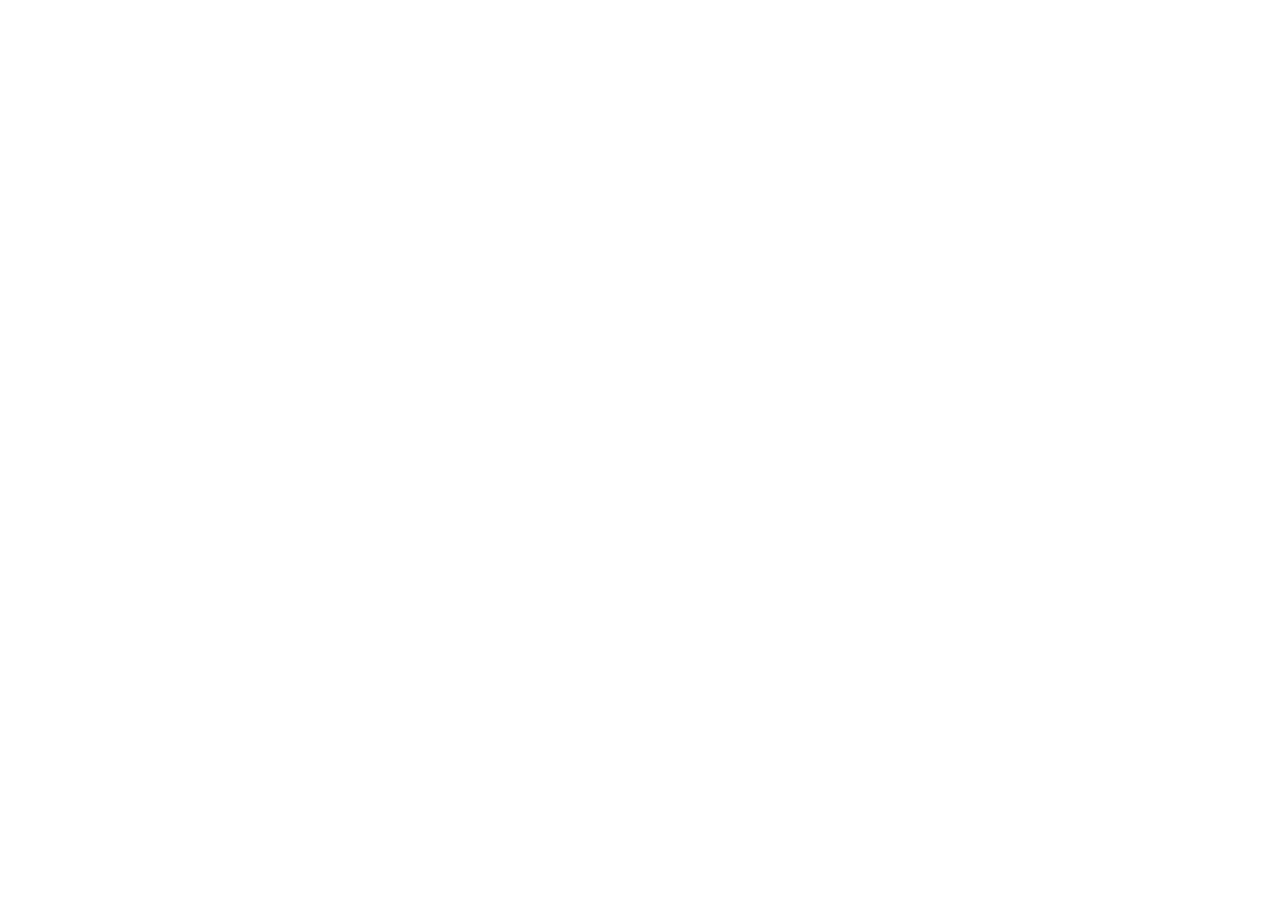
==== index.html @ b960efd2 "init:start lp task" ====
<!DOCTYPE html>
<html lang="en">
<head>
    <meta charset="UTF-8">
    <meta http-equiv="X-UA-Compatible" content="IE=edge">
    <meta name="viewport" content="width=device-width, initial-scale=1.0">
    <title>Coffee-house</title>
</head>
<body>
    
</body>
</html>
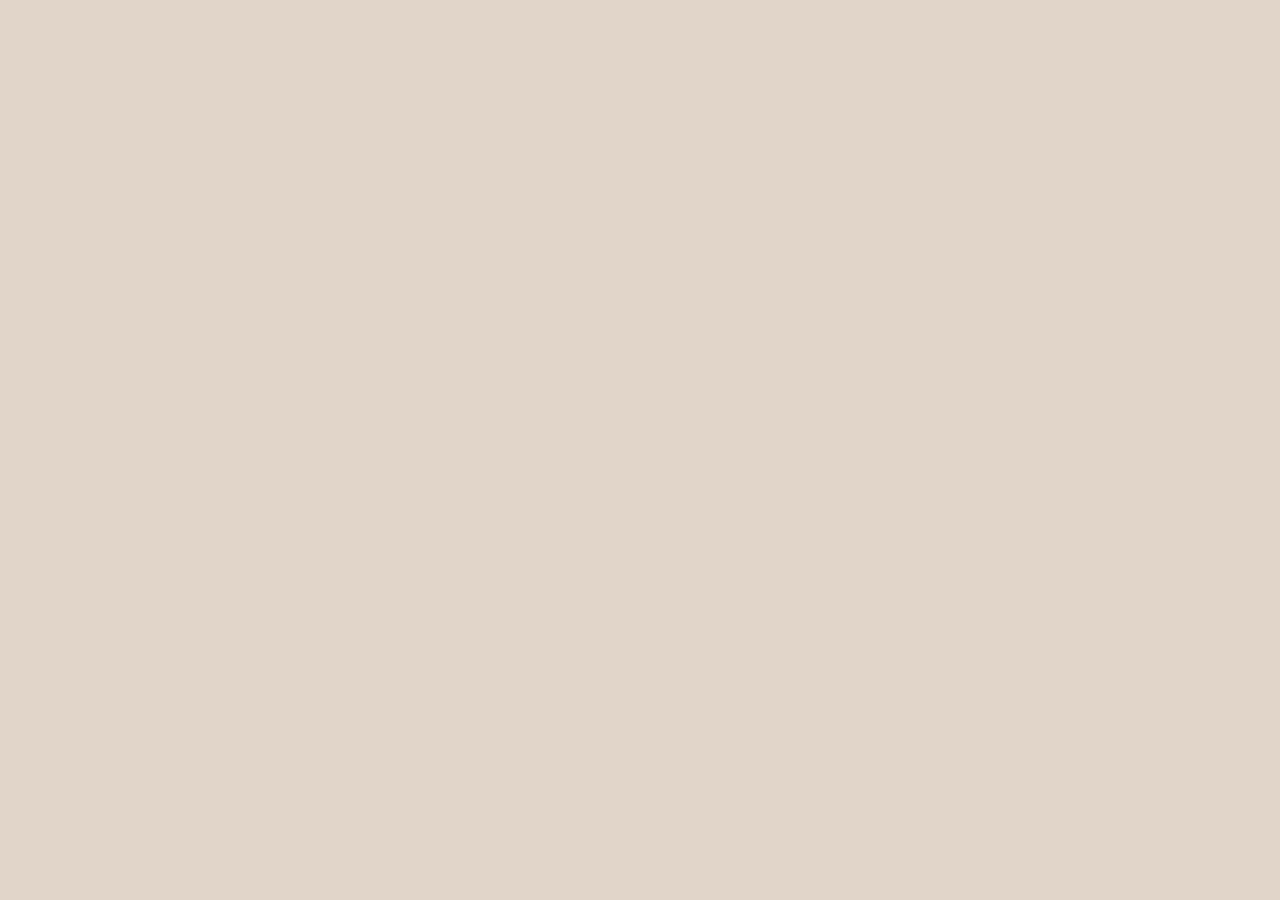
==== commit b5741076: "feat: add style.css and font" ====
--- a/index.html
+++ b/index.html
@@ -5,6 +5,8 @@
     <meta http-equiv="X-UA-Compatible" content="IE=edge">
     <meta name="viewport" content="width=device-width, initial-scale=1.0">
     <title>Coffee-house</title>
+    <link rel="stylesheet" href="./style.css">
+    <link rel="icon" href="./img/svg/favicon.png" type="image/svg+xml">
 </head>
 <body>
     
--- a/style.css
+++ b/style.css
@@ -0,0 +1,27 @@
+/* inter-regular - latin */
+@font-face {
+    font-display: swap; /* Check https://developer.mozilla.org/en-US/docs/Web/CSS/@font-face/font-display for other options. */
+    font-family: 'Inter';
+    font-style: normal;
+    font-weight: 400;
+    src: url('./fonts/inter/inter-v13-latin-regular.woff2') format('woff2'); /* Chrome 36+, Opera 23+, Firefox 39+, Safari 12+, iOS 10+ */
+  }
+  /* inter-600 - latin */
+  @font-face {
+    font-display: swap; /* Check https://developer.mozilla.org/en-US/docs/Web/CSS/@font-face/font-display for other options. */
+    font-family: 'Inter';
+    font-style: normal;
+    font-weight: 600;
+    src: url('./fonts/inter/inter-v13-latin-600.woff2') format('woff2'); /* Chrome 36+, Opera 23+, Firefox 39+, Safari 12+, iOS 10+ */
+  }
+html {
+    scroll-behavior: smooth;
+}
+body {
+    margin: 0;
+    background-color: #E1D4C9;
+}
+.wrapper {
+    max-width: 1440px;
+    margin: 0 auto;
+}
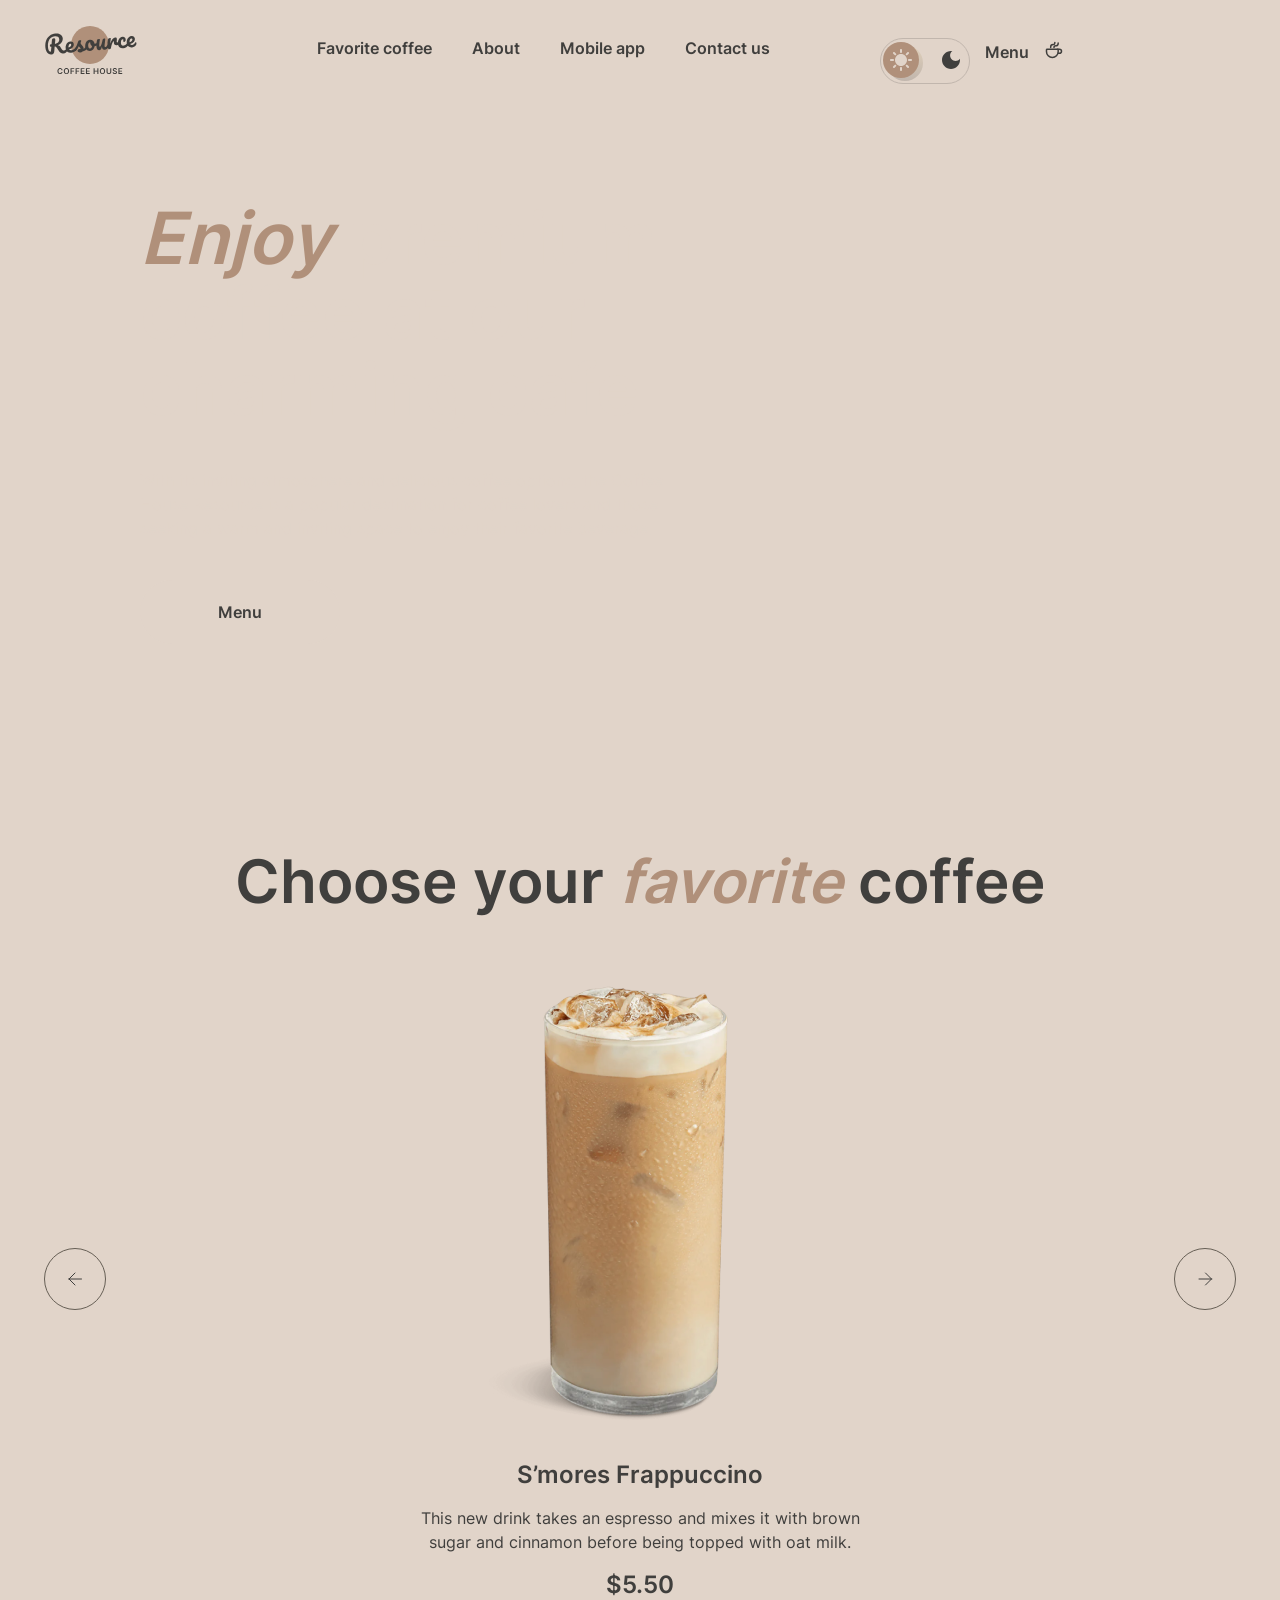
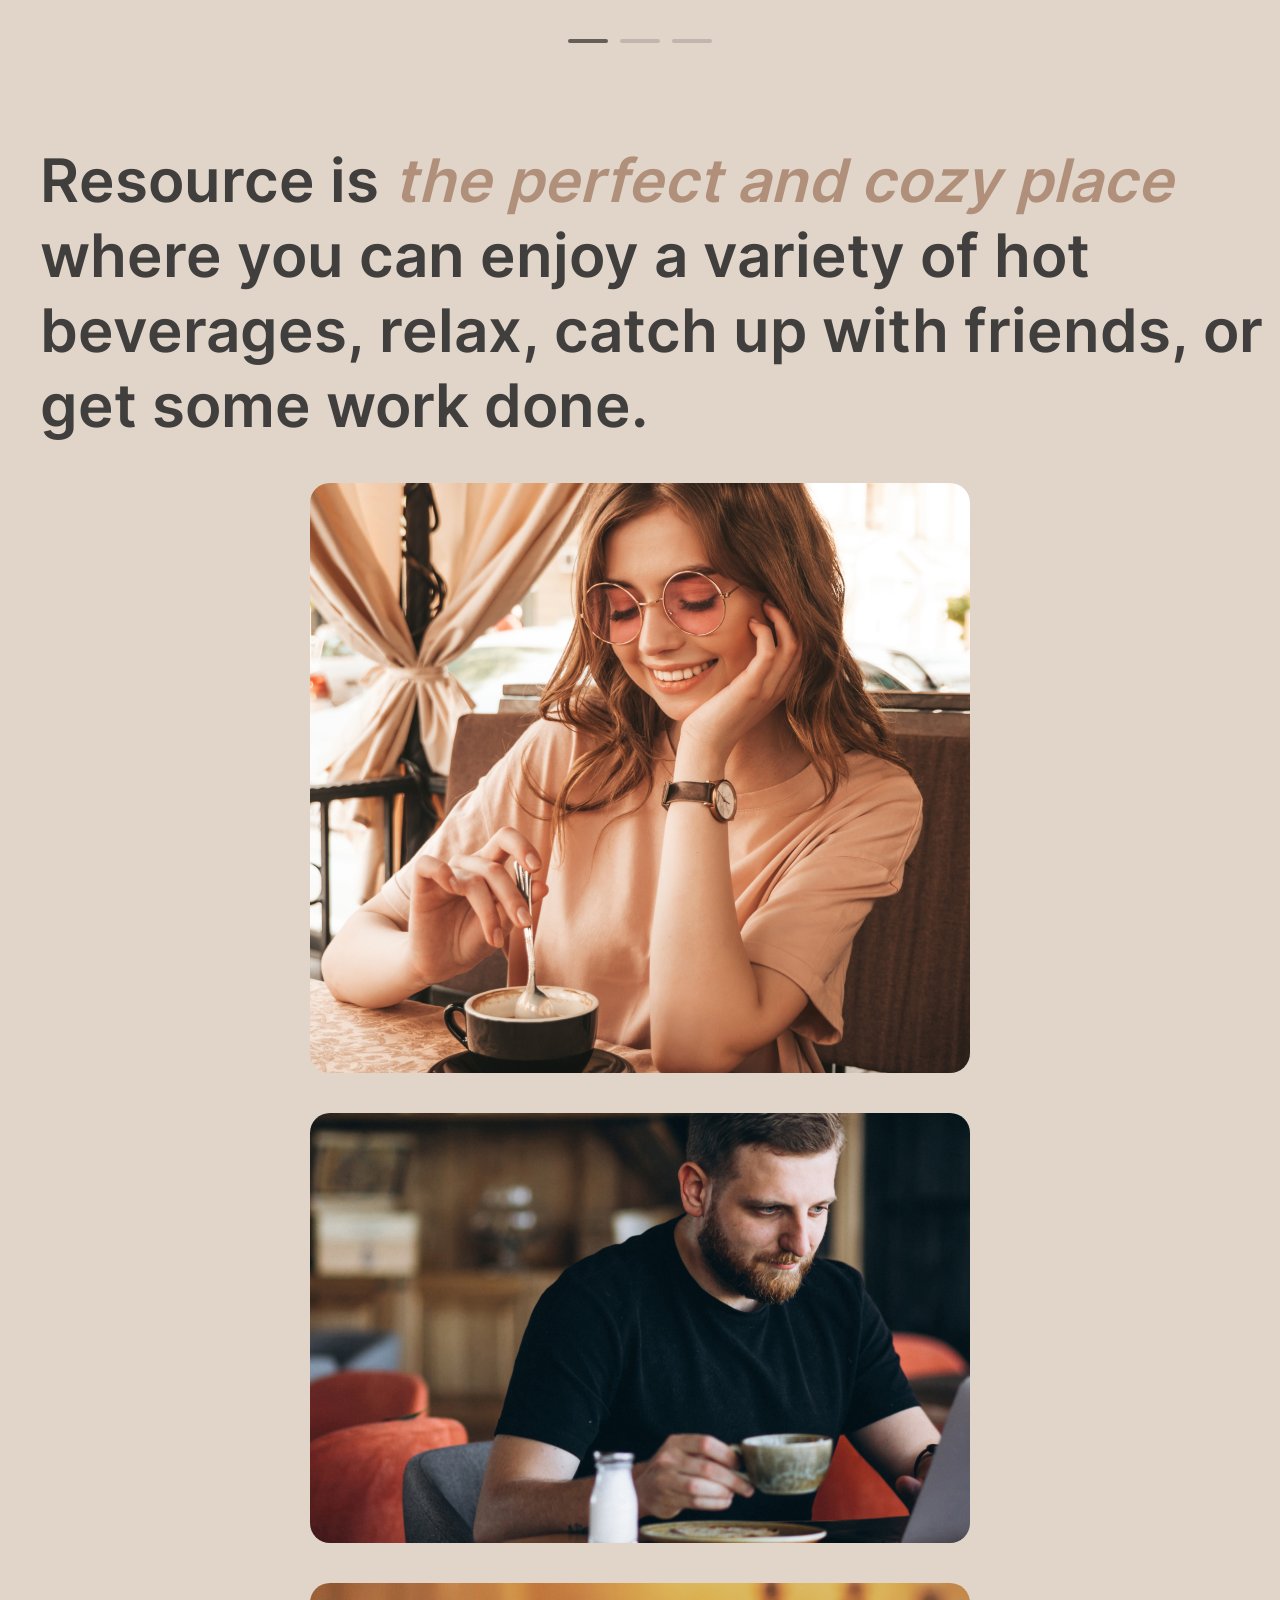
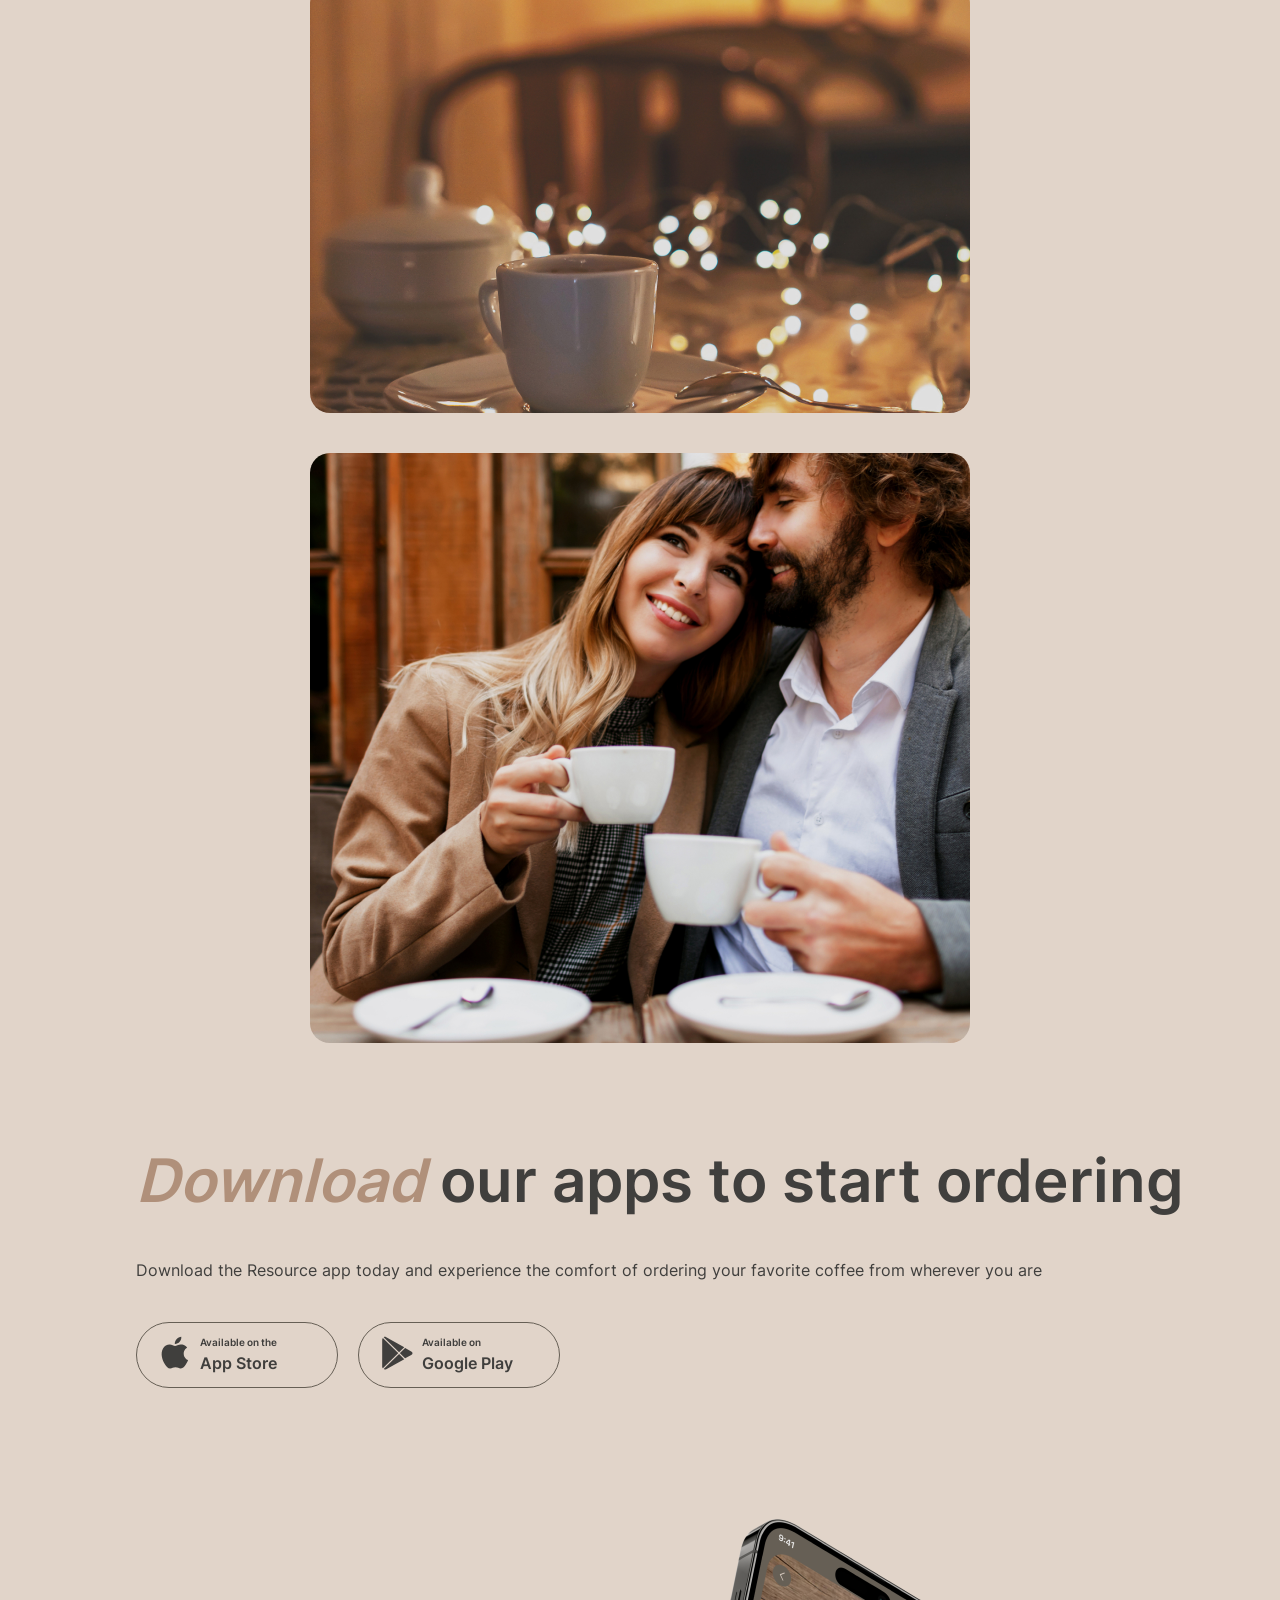
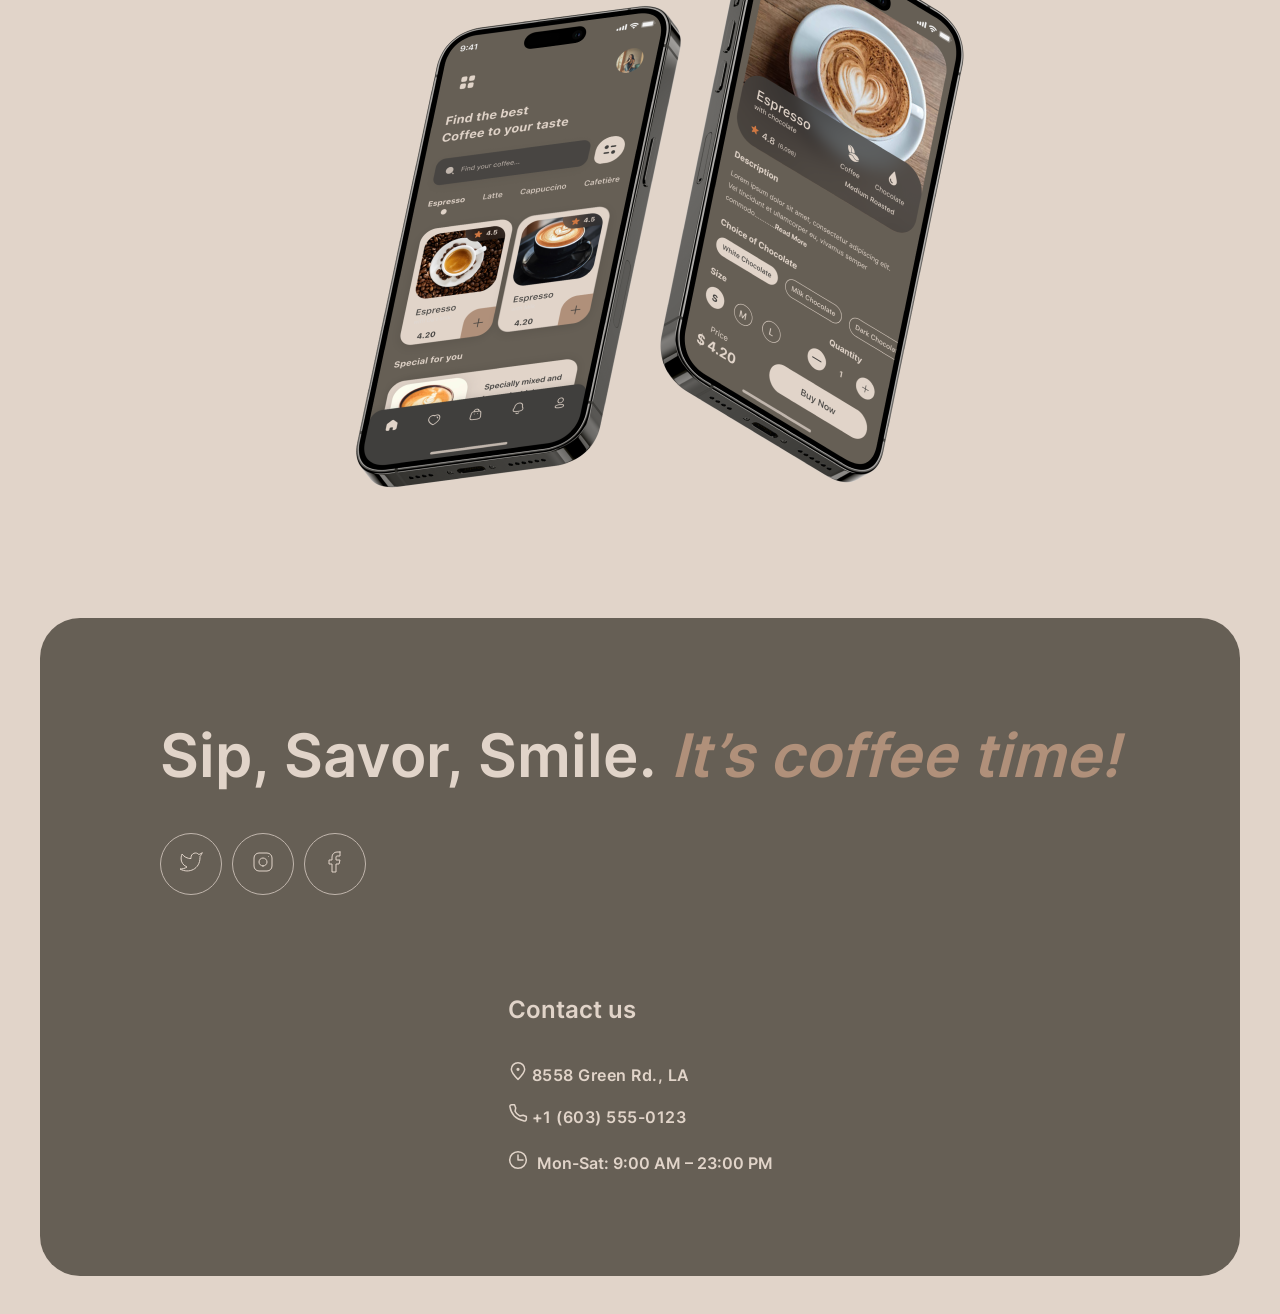
==== commit 14a2feb9: "feat: add section and footer" ====
--- a/index.html
+++ b/index.html
@@ -9,6 +9,227 @@
     <link rel="icon" href="./img/svg/favicon.png" type="image/svg+xml">
 </head>
 <body>
-    
+    <header class="header">
+        <div class="wrapper">
+            <div class="header__wrapper">
+                <div class="header__logo">
+                    <a href="#"><img src="./img/svg/logo.svg" alt="logo"></a>
+                </div>
+                <nav class="header__nav">
+                    <ul class= "header__list">
+                        <li class="header__item">
+                            <a href="#favorite" class="header__link">Favorite coffee</a>
+                        </li>
+                        <li class="header__item">
+                            <a href="#about" class="header__link">About</a>
+                        </li>
+                        <li class="header__item">
+                            <a href="#mobile_app" class="header__link">Mobile app</a>
+                        </li>
+                        <li class="header__item">
+                            <a href="#contactus" class="header__link">Contact us</a>
+                        </li>
+                    </ul>
+                    
+					<div class="burger__nav-close">
+                        <span class="burger__nav-close-line"></span>
+                        <span class="burger__nav-close-line"></span>
+                    </div>
+                    <div class="header__menu">
+                        <div class="switch">
+                            <input type="checkbox" id="darkmode-toggle"/>
+                            <label for="darkmode-toggle">
+                                <svg class="sun" width="36" height="36" viewBox="0 0 36 36" fill="none" xmlns="http://www.w3.org/2000/svg">
+                                    <rect width="36" height="36" rx="18" fill="#B0907A" />
+                                    <path d="M17 10V8C17 7.45 17.45 7 18 7C18.55 7 19 7.45 19 8V10C19 10.55 18.55 11 18 11C17.45 11 17 10.55 17 10ZM24.36 13.05L25.77 11.63C26.16 11.24 26.16 10.61 25.77 10.22C25.38 9.83 24.75 9.83 24.36 10.22L22.95 11.64C22.56 12.03 22.56 12.66 22.95 13.05C23.34 13.44 23.97 13.44 24.36 13.05ZM28 17H26C25.45 17 25 17.45 25 18C25 18.55 25.45 19 26 19H28C28.55 19 29 18.55 29 18C29 17.45 28.55 17 28 17ZM18 25C17.45 25 17 25.45 17 26V28C17 28.55 17.45 29 18 29C18.55 29 19 28.55 19 28V26C19 25.45 18.55 25 18 25ZM11.64 13.05L10.22 11.64C9.83 11.25 9.83 10.61 10.22 10.23C10.61 9.85 11.25 9.84 11.63 10.23L13.04 11.64C13.43 12.03 13.43 12.67 13.04 13.05C12.65 13.43 12.02 13.44 11.64 13.05ZM22.95 22.95C22.56 23.34 22.56 23.98 22.95 24.36L24.36 25.77C24.75 26.16 25.39 26.16 25.77 25.77C26.16 25.38 26.16 24.74 25.77 24.36L24.36 22.95C23.98 22.56 23.34 22.56 22.95 22.95ZM8 19H10C10.55 19 11 18.55 11 18C11 17.45 10.55 17 10 17H8C7.45 17 7 17.45 7 18C7 18.55 7.45 19 8 19ZM11.64 25.78L13.05 24.37C13.44 23.98 13.44 23.34 13.05 22.96C12.66 22.58 12.02 22.57 11.64 22.96L10.23 24.37C9.84 24.76 9.84 25.4 10.23 25.78C10.61 26.17 11.25 26.17 11.64 25.78ZM18 12C14.69 12 12 14.69 12 18C12 21.31 14.69 24 18 24C21.31 24 24 21.31 24 18C24 14.69 21.31 12 18 12Z" fill="#E1D4C9" />
+                                </svg>
+                                <svg class="moon" width="36" height="36" viewBox="0 0 36 36" fill="none" xmlns="http://www.w3.org/2000/svg">
+                                    <path d="M18 9C13.03 9 9 13.03 9 18C9 22.97 13.03 27 18 27C22.97 27 27 22.97 27 18C27 17.54 26.96 17.08 26.9 16.64C25.92 18.01 24.32 18.9 22.5 18.9C19.52 18.9 17.1 16.48 17.1 13.5C17.1 11.69 17.99 10.08 19.36 9.1C18.92 9.04 18.46 9 18 9Z" fill="#403F3D" />
+                                  </svg>
+                            </label>
+                        </div>
+                        <a href="./menu/index.html" class="header__menu-link">Menu</a>
+                        <a href="./menu/index.html">
+                            <svg width="20" height="20" viewBox="0 0 20 20" fill="none" xmlns="http://www.w3.org/2000/svg">
+                        <path d="M14.1666 9.76667V11.6667C14.1666 14.8883 11.555 17.5 8.33329 17.5C5.11163 17.5 2.49996 14.8883 2.49996 11.6667V9.76667C2.49996 9.4353 2.76859 9.16667 3.09996 9.16667H13.5666C13.898 9.16667 14.1666 9.4353 14.1666 9.76667Z" stroke="#403F3D" stroke-width="1.5" stroke-linecap="round" stroke-linejoin="round"/>
+                        <path d="M9.99996 7.49996C9.99996 6.66663 10.5952 5.83329 11.7857 5.83329V5.83329C13.1006 5.83329 14.1666 4.7673 14.1666 3.45234V2.91663" stroke="#403F3D" stroke-width="1.5" stroke-linecap="round" stroke-linejoin="round"/>
+                        <path d="M6.66671 7.5V7.08333C6.66671 5.70262 7.786 4.58333 9.16671 4.58333V4.58333C10.0872 4.58333 10.8334 3.83714 10.8334 2.91667V2.5" stroke="#403F3D" stroke-width="1.5" stroke-linecap="round" stroke-linejoin="round"/>
+                        <path d="M13.3334 9.16663H15.4167C16.5673 9.16663 17.5 10.0994 17.5 11.25C17.5 12.4006 16.5673 13.3333 15.4167 13.3333H14.1667" stroke="#403F3D" stroke-width="1.5" stroke-linecap="round" stroke-linejoin="round"/>
+                            </svg>
+                        </a>
+                    </div>
+                </nav>
+			    <div class="burger">
+                    <a href="#" class="header__burger">
+                        <span class="burger__line burger__line_first"></span>
+                        <span class="burger__line burger__line_second"></span>
+                    </a>
+                </div>
+            </div>
+        </div>
+    </header>
+    <main class="main">
+        <section class="enjoy">
+            <div class="wrapper">
+                <div class="main__enjoy">
+                    <video autoplay muted loop id="enjoyVideo">
+                        <source src="./video/video_background.mp4" type="video/mp4">
+                    </video>
+                    <h1 class="enjoy__title"><span>Enjoy</span> premium coffee at our charming cafe</h1>
+                    <p class="enjoy__description">With its inviting atmosphere and delicious coffee options, the Coffee House Resource is a popular destination for coffee lovers and those seeking a warm and inviting space to enjoy their favorite beverage.</p>
+                    <div class="enjoy__button">
+                        <form action="./menu/index.html">
+                            <button class="menu__button">Menu<img src="./img/svg/coffee-cup.svg" alt="coffee-cup" class="menu__button-img"></button>
+                        </form>
+                    </div>
+                </div>
+            </div>
+        </section>
+        <section class="favorite" id="favorite">
+            <div class="wrapper">
+                <div class="main__favorite">
+                    <h2 class="favorite__title">Choose your <span>favorite</span> coffee</h2>
+                    <div class="favorite__slider">
+                        <div class="arrow__prev">
+                            <svg width="24" height="24" viewBox="0 0 24 24" fill="none" xmlns="http://www.w3.org/2000/svg">
+                                <path d="M18.5 12H6M6 12L12 6M6 12L12 18" stroke="#403F3D" stroke-linecap="round" stroke-linejoin="round"/>
+                            </svg> 
+                        </div>
+                        <div class="slider__card">
+                            <div class="card__content">
+                                <div class="slider__img">
+                                    <img src="./img/coffee-slider-1.png" alt="coffee">
+                                </div>
+                                <h3 class="slider__title">S’mores Frappuccino</h3>
+                                <p class="slider__description">This new drink takes an espresso and mixes it with brown sugar and cinnamon before being topped with oat milk.</p>
+                                <p class="slider__price">$5.50</p>
+                            </div>
+                        </div>
+                        <div class="arrow__next">
+                            <svg width="24" height="24" viewBox="0 0 24 24" fill="none" xmlns="http://www.w3.org/2000/svg">
+                                <path d="M6 12H18.5M18.5 12L12.5 6M18.5 12L12.5 18" stroke="#403F3D" stroke-linecap="round" stroke-linejoin="round"/>
+                            </svg> 
+                        </div>                        
+                    </div>
+                    <div class="favorite__control">
+                        <span class="favorite__line active__line"></span>
+                        <span class="favorite__line"></span>
+                        <span class="favorite__line"></span>
+                    </div>
+                </div>
+            </div>
+        </section>
+        <section class="about" id="about">
+            <div class="wrapper">
+                <div class="main__about">
+                    <h2 class="about__title">Resource is <span>the perfect and cozy place</span> where you can enjoy a variety of hot beverages, relax, catch up with friends, or get some work done.</h2>
+                </div>
+                <div class="about__gallery">
+                    <div class="about__card-first">
+                        <img class="about__img" src="./img/about-1.png" alt="about img">
+                    </div>
+                    <div class="about__card-second">
+                        <img class="about__img" src="./img/about-3.png" alt="about img">
+                    </div>
+                    <div class="about__card-third">
+                        <img class="about__img" src="./img/about-2.png" alt="about img">
+                    </div>
+                    <div class="about__card-fourth">
+                        <img class="about__img" src="./img/about-4.png" alt="about img">
+                    </div>
+                </div>
+            </div>
+        </section>
+        <section class="mobileapp" id="mobile_app">
+            <div class="wrapper">
+                <div class="main__mobileapp">
+                    <div class="mobileapp__container">
+                        <h3 class="mobileapp__title"><span>Download</span> our apps to start ordering</h3>
+                        <p class="mobileapp__subtitle">Download the Resource app today and experience the comfort of ordering your favorite coffee from wherever you are</p>
+                        <div class="mobileapp__buttons">
+                            <a href="#" class="app__download">
+                                <div class="button__content">
+                                    <svg width="36" height="36" viewBox="0 0 36 36" fill="none" xmlns="http://www.w3.org/2000/svg">
+                                        <path d="M26.7073 18.6307C26.6704 14.6324 30.065 12.6872 30.2203 12.5966C28.2977 9.86366 25.3178 9.49026 24.2707 9.46048C21.7679 9.20369 19.3403 10.9206 18.0654 10.9206C16.765 10.9206 14.8017 9.48529 12.6858 9.52747C9.96293 9.56841 7.41566 11.1055 6.0186 13.4923C3.13542 18.359 5.28572 25.5108 8.04802 29.4446C9.42981 31.3712 11.0444 33.5223 13.1578 33.4466C15.2254 33.3635 15.9978 32.1614 18.4929 32.1614C20.9651 32.1614 21.6903 33.4466 23.8457 33.3983C26.0647 33.3635 27.4618 31.463 28.7952 29.519C30.392 27.3108 31.0333 25.1362 31.0588 25.0245C31.0066 25.0071 26.7493 23.4229 26.7073 18.6307Z" fill="#403F3D"/>
+                                        <path d="M22.6357 6.87268C23.7477 5.51675 24.5086 3.67205 24.2974 1.80005C22.6879 1.86952 20.675 2.88554 19.5159 4.21169C18.4903 5.38029 17.5742 7.29571 17.8109 9.097C19.6189 9.2285 21.4753 8.20752 22.6357 6.87268Z" fill="#403F3D"/>
+                                    </svg> 
+                                    <div class="button__description">
+                                        <p class="button__title">Available on the</p>
+                                        <p class="button__subtitle">App Store</p>
+                                    </div>
+                                </div>
+                            </a>
+                            <a href="#" class="app__download">
+                                <div class="button__content">
+                                    <svg width="36" height="36" viewBox="0 0 36 36" fill="none" xmlns="http://www.w3.org/2000/svg">
+                                        <path d="M3.7558 3.20297C3.39335 3.57289 3.18359 4.14884 3.18359 4.89471V31.4994C3.18359 32.2453 3.39335 32.8212 3.7558 33.1911L3.84525 33.2723L19.1359 18.37V18.0181L3.84525 3.11575L3.7558 3.20297Z" fill="#403F3D"/>
+                                        <path d="M26.0776 23.34L20.9863 18.37V18.0181L26.0837 13.0482L26.1979 13.1128L32.2345 16.4617C33.9573 17.4121 33.9573 18.976 32.2345 19.9324L26.1979 23.2753L26.0776 23.34Z" fill="#403F3D"/>
+                                        <path d="M25.2733 24.2007L20.0617 19.1195L4.68164 34.1166C5.25384 34.7031 6.18695 34.7737 7.24807 34.1873L25.2733 24.2007Z" fill="#403F3D"/>
+                                        <path d="M25.2733 12.1876L7.24807 2.20103C6.18695 1.62058 5.25384 1.69125 4.68164 2.27772L20.0617 17.2688L25.2733 12.1876Z" fill="#403F3D"/>
+                                    </svg> 
+                                    <div class="button__description">
+                                        <p class="button__title">Available on</p>
+                                        <p class="button__subtitle">Google Play</p>
+                                    </div>
+                                </div>
+                            </a>
+                        </div>
+                    </div>
+                    <div class="mobileapp__img">
+                        <img src="./img/mobile-screens.png" alt="mobile app">
+                    </div>
+                </div>
+            </div>
+        </section>
+    </main>
+    <footer class="footer" id="contactus">
+        <div class="wrapper">
+            <div class="footer__content">
+                <div class="footer__social">
+                    <h2 class="social__title">Sip, Savor, Smile.<span> It’s coffee time!</span></h2>
+                    <ul class="footer__social-media">
+                        <li class="social-icon">
+                            <a href="https://twitter.com/">
+                                <svg width="24" height="24" viewBox="0 0 24 24" fill="none" xmlns="http://www.w3.org/2000/svg">
+                                    <path d="M23 3.01006C23 3.01006 20.9821 4.20217 19.86 4.54006C19.2577 3.84757 18.4573 3.35675 17.567 3.13398C16.6767 2.91122 15.7395 2.96725 14.8821 3.29451C14.0247 3.62177 13.2884 4.20446 12.773 4.96377C12.2575 5.72309 11.9877 6.62239 12 7.54006V8.54006C10.2426 8.58562 8.50127 8.19587 6.93101 7.4055C5.36074 6.61513 4.01032 5.44869 3 4.01006C3 4.01006 -1 13.0101 8 17.0101C5.94053 18.408 3.48716 19.109 1 19.0101C10 24.0101 21 19.0101 21 7.51006C20.9991 7.23151 20.9723 6.95365 20.92 6.68006C21.9406 5.67355 23 3.01006 23 3.01006Z" stroke="#E1D4C9" stroke-linecap="round" stroke-linejoin="round"/>
+                                </svg> 
+                            </a>
+                        </li>
+                        <li class="social-icon">
+                            <a href="https://www.instagram.com/">
+                                <svg width="24" height="24" viewBox="0 0 24 24" fill="none" xmlns="http://www.w3.org/2000/svg">
+                                    <path d="M12 16C14.2091 16 16 14.2091 16 12C16 9.79086 14.2091 8 12 8C9.79086 8 8 9.79086 8 12C8 14.2091 9.79086 16 12 16Z" stroke="#E1D4C9" stroke-linecap="round" stroke-linejoin="round"/>
+                                    <path d="M3 16V8C3 5.23858 5.23858 3 8 3H16C18.7614 3 21 5.23858 21 8V16C21 18.7614 18.7614 21 16 21H8C5.23858 21 3 18.7614 3 16Z" stroke="#E1D4C9"/>
+                                    <path d="M17.5 6.51L17.51 6.49889" stroke="#E1D4C9" stroke-linecap="round" stroke-linejoin="round"/>
+                                </svg> 
+                            </a>
+                        </li>
+                        <li class="social-icon">
+                            <a href="https://www.facebook.com/">
+                                <svg width="24" height="24" viewBox="0 0 24 24" fill="none" xmlns="http://www.w3.org/2000/svg">
+                                    <path d="M17 2H14C12.6739 2 11.4021 2.52678 10.4645 3.46447C9.52678 4.40215 9 5.67392 9 7V10H6V14H9V22H13V14H16L17 10H13V7C13 6.73478 13.1054 6.48043 13.2929 6.29289C13.4804 6.10536 13.7348 6 14 6H17V2Z" stroke="#E1D4C9" stroke-linecap="round" stroke-linejoin="round"/>
+                                </svg> 
+                            </a>
+                        </li>
+                    </ul>
+                </div>
+                <div class="footer__contacts">
+                    <h3 class="footer__contacts-title">Contact us</h3>
+                    <div class="footer__locations-sity">
+                        <a href="https://goo.gl/maps/YhHCfKtdRC7KVRdu6" target="_blank"><img src="./img/svg/pin-alt.svg" alt="marker"></a>
+                        <a href="https://goo.gl/maps/YhHCfKtdRC7KVRdu6" target="_blank">8558 Green Rd., LA</a>
+                    </div>
+                    <div class="footer__phone">
+                        <a href="tel:+136745677554"><img src="./img/svg/phone.svg" alt="phone"></a>
+                        <a href="tel:+136745677554">+1 (603) 555-0123</a>  
+                    </div>
+                    <div class="footer__clock">
+                        <a href=""><img src="./img/svg/clock.svg" alt="clock"></a>
+                        <p class="footer__clock-info">Mon-Sat: 9:00 AM – 23:00 PM</p>
+                    </div> 
+                </div>
+            </div>
+        </div>
+    </footer>
 </body>
 </html>
--- a/style.css
+++ b/style.css
@@ -24,4 +24,1046 @@
 .wrapper {
     max-width: 1440px;
     margin: 0 auto;
+}
+/* header styles start */
+
+.header__wrapper {
+    display: flex;
+    justify-content: space-between;
+    max-width: 1360px;
+    align-items: center;
+    align-self: stretch;
+    padding-left: 40px;
+    padding-top: 20px;
+}
+.header__nav {
+    width: 100%;
+    display: flex;
+    justify-content: flex-end;
+    align-items: center;
+    gap: 29%;
+}
+.burger__nav-close {
+    display: none;
+}
+.switch label {
+    border: 1px solid #C1B6AD;
+    border-radius: 100px;
+    padding: 0px;
+    width: 88px;
+    height: 44px;
+    cursor: pointer;
+    position: relative;
+    display: block;
+}
+.switch label:after {
+    content: "";
+    width:36px;
+    height: 36px;
+    position: absolute;
+    top:6px;
+    left:6px;
+    background: linear-gradient(180deg,#e0d0ba,#C1B6AD);
+    border-radius: 40px;
+    
+}
+  .switch input {
+    width: 0;
+    height: 0;
+    visibility: hidden;
+}
+  input:checked + label {
+    background: #665f55;
+}
+  input:checked + label:after {
+    left:90px;
+    transform: translateX(-100%);
+    background: linear-gradient(180deg,#b0907a,#b0907a);
+}
+  label, label:after {
+    transition: 0.3s
+}
+label svg {
+    position: absolute;
+    width: 40px;
+    top:3px;
+    z-index: 100;
+  }
+  label svg.sun {
+    
+    fill:#fff;
+    transition: 0.3s;
+  }
+  label svg.moon {
+    left:50px;
+    fill:#7e7e7e;
+    transition: 0.3s;
+  }
+  input:checked + label svg.sun {
+    fill:#7e7e7e;
+  }
+  input:checked + label svg.moon {
+    fill:#fff;
+  }
+.header__list {
+    display: flex;
+    justify-content: center;
+    align-items: center;
+    gap: 40px;
+    margin-bottom: 24px;
+    padding-left: 0px;
+}
+.header__link::after {
+    content: "";
+    position: absolute;
+    display: block;
+    width: 0;
+    height: 2px;
+    margin-top: 3px;
+    left: 50%;
+    background-color: #403F3D;
+    transform: translateX(-50%);
+    transition: all 0.7s ease;
+    opacity: 0;
+}
+.header__link {
+    font-family: Inter;
+    font-size: 16px;
+    font-style: normal;
+    font-weight: 600;
+    line-height: 150%; 
+    text-decoration: none;
+    color: #403F3D;
+    position: relative;
+}
+ul {
+    list-style: none;
+}
+.header__menu {
+    display: flex;
+    height: 44px;
+    width: 184px;
+    justify-content: space-between;
+    align-items: center;
+    position: relative;
+    cursor: pointer;
+}
+.header__menu::after {
+    content: "";
+    position: absolute;
+    display: block;
+    width: 0;
+    height: 2px;
+    margin-top: 27px;
+    left: 50%;
+    background-color: #403F3D;
+    transform: translateX(-50%);
+    transition: all 0.7s ease;
+    opacity: 0;
+}
+.header__menu-link {
+    font-family: Inter;
+    font-size: 16px;
+    font-style: normal;
+    font-weight: 600;
+    line-height: 150%;
+    color: #403F3D;
+    text-decoration: none;
+}
+.header__burger {
+    display: none;
+    width: 42px;
+    height: 42px;
+    position: relative;
+  }
+  .burger__line {
+    display: block;
+    width: 16px;
+    border: 1px solid #403F3D;
+    position: absolute;
+  }
+  .burger__line_first {
+    top: 38%;
+  }
+  .burger__line_second {
+    top: 57%;
+    /*transform: translateY(-33%);*/
+  }
+
+
+
+/* header styles end */
+
+
+/* enjoy section styles start */
+
+.main__enjoy {
+    position: relative;
+    display: flex;
+    flex-direction: column;
+    border-radius: 40px;
+    background-size: cover;
+    background-position: center;
+    background-repeat: no-repeat;
+    padding: 40px 40px 0 100px;
+    margin: 16px 40px 0;
+    height: 604px;
+    overflow: hidden;   
+}
+#enjoyVideo {
+    width: 100%;
+    height: 100%;
+    position: absolute;
+    top: 0;
+    left: 0;
+    z-index: -1;
+    object-fit: cover;
+}
+span {
+    font-family: Inter;
+    font-size: 72px;
+    font-style: italic;
+    font-weight: 600;
+    line-height: 105%;
+    color: #B0907A;
+}
+.enjoy__title {
+    font-family: Inter;
+    font-size: 72px;
+    font-style: normal;
+    font-weight: 600;
+    line-height: 105%;
+    color: #E1D4C9;
+    width: 530px;
+    margin-bottom: 25px;
+}
+.enjoy__description {
+    font-family: Inter;
+    font-size: 16px;
+    font-style: normal;
+    font-weight: 400;
+    line-height: 150%;
+    color: #E1D4C9;
+    width: 530px;
+}
+.enjoy__button {
+    margin-top: 24px;
+}
+.menu__button {
+    display: flex;
+    width: 200px;
+    padding: 20px 78px;
+    justify-content: center;
+    align-items: center;
+    gap: 8px;
+    border: none;
+    border-radius: 100px;
+    color: #403F3D;
+    background: #E1D4C9;
+    font-family: Inter;
+    font-size: 16px;
+    font-style: normal;
+    font-weight: 600;
+    line-height: 150%;
+    cursor: pointer;
+}
+.menu__button-img {
+    display: none;
+    opacity: 0;
+}
+/*.enjoy__button::after {
+    content: "";
+    opacity: 0;
+    position: absolute;
+    top: 50%;
+    left: 100%;
+    transform: translateY(-50%);
+    width: 20px;
+    height: 20px;
+    background: url("../coffee-house/img/svg/coffee-cup.svg") no-repeat;
+    transition: 0.5s;
+  }
+  .menu__button:hover .enjoy__button {
+    opacity: 1;
+    left: 125%;
+    transform: translateX(-25%);
+    position: relative;
+    transition: 0.5s;
+  }*/
+/* enjoy section styles end */
+
+/* favorite section styles start */
+
+.main__favorite {
+    display: flex;
+    padding: 0px 44px;
+    flex-direction: column;
+    align-items: center;
+    align-self: stretch; 
+    margin-top: 50px;
+}
+.favorite__title {
+    font-family: Inter;
+    font-size: 60px;
+    font-style: normal;
+    font-weight: 600;
+    line-height: 125%;
+    color: #403F3D;
+    margin-bottom: 40px;
+}
+.favorite__title span {
+    font-size: 60px; 
+}
+.favorite__slider {
+    display: flex;
+    justify-content: space-between;
+    align-items: center;
+    gap: 40px;
+    align-self: stretch;
+    margin-bottom: 15px;
+}
+.arrow__prev,
+.arrow__next {
+    display: flex;
+    width: 60px;
+    height: 60px;
+    justify-content: center;
+    align-items: center;
+    border-radius: 100px;
+    border: 1px solid var(--border-light, #665F55);
+    cursor: pointer;
+    margin-bottom: 24px;
+}
+.card__content {
+    display: flex;
+    width: 480px;
+    max-width: 1162px;
+    flex-direction: column;
+    align-items: center;
+}
+.slider__title {
+    font-family: Inter;
+    font-size: 24px;
+    font-style: normal;
+    font-weight: 600;
+    line-height: 125%;
+    color: #403F3D;
+    margin-top: 17px;
+    margin-bottom: 0px;
+}
+.slider__description {
+    font-family: Inter;
+    font-size: 16px;
+    font-style: normal;
+    font-weight: 400;
+    line-height: 150%;
+    color: #403F3D;
+    text-align: center; 
+}
+.slider__price {
+    font-family: Inter;
+    font-size: 24px;
+    font-style: normal;
+    font-weight: 600;
+    line-height: 125%;
+    color: #403F3D;
+    text-align: center;
+    margin-top: 0px;
+}
+.favorite__control {
+    display: flex;
+    justify-content: space-between;
+    width: 144px;
+}
+.favorite__line {
+    width: 40px;
+    height: 4px;
+    border-radius: 100px;
+    background: #C1B6AD;
+}
+.active__line {
+    background: #665F55;
+}
+/* favorite section styles end */
+
+/* about section styles start */
+
+.about__title {
+    font-family: Inter;
+    font-size: 60px;
+    font-style: normal;
+    font-weight: 600;
+    line-height: 125%;
+    color: #403F3D;
+    margin-top: 100px;
+    margin-left: 40px;
+    margin-bottom: 40px;
+}
+.about__title span {
+    font-size: 60px;
+    font-style: italic; 
+    color: #B0907A;
+}
+.about__gallery {
+    display: flex;
+    flex-wrap: wrap;
+    gap: 40px;
+    margin-left: 40px;
+    margin-right: 40px;
+}
+.about__card-first {
+    width: 660px;
+    height: 590px;
+    display: inline-block;
+    overflow: hidden;
+    border-radius: 20px;
+}
+.about__img {
+    width: 100%;
+    height: 100%;
+    
+    object-fit: cover;
+    transition: 0.5s;
+    transform: scale(1.1);
+}
+.about__card-second {
+    width: 660px;
+    height: 430px;
+    display: inline-block;
+    overflow: hidden;
+    border-radius: 20px;
+}
+.about__card-third {
+    width: 660px;
+    height: 430px;
+    display: inline-block;
+    overflow: hidden;
+    border-radius: 20px;
+}
+.about__card-fourth {
+    width: 660px;
+    height: 590px;
+    display: inline-block;
+    position: absolute;
+    margin-left: 700px;
+    margin-top: 470px;
+    overflow: hidden;
+    border-radius: 20px;
+}
+
+/* about section styles end */
+
+/* mobile app section styles start */
+
+.main__mobileapp {
+    display: flex;
+    max-width: 1360px;
+    justify-content: center;
+    align-items: center;
+    gap: 100px;
+    margin-left: 40px;
+    margin-top: 100px;
+}
+.mobileapp__container {
+    display: flex;
+    flex-direction: column;
+    align-items: flex-start;
+    gap: 40px;
+}
+.mobileapp__title {
+    font-family: Inter;
+    font-size: 60px;
+    font-style: normal;
+    font-weight: 600;
+    line-height: 125%;
+    color: #403F3D;
+    margin: 0;
+}
+.mobileapp__title span {
+    font-style: italic;
+    font-size: 60px;
+}
+.mobileapp__subtitle {
+    font-family: Inter;
+    font-size: 16px;
+    font-style: normal;
+    font-weight: 400;
+    line-height: 150%;
+    color: #403F3D;
+    margin: 0;
+}
+.mobileapp__buttons {
+    display: flex;
+    align-items: flex-start;
+    gap: 20px;
+}
+.app__download {
+    display: flex;
+    width: 160px;
+    padding: 12px 20px;
+    align-items: center;
+    gap: 8px;
+    border-radius: 100px;
+    border: 1px solid var(--border-dark, #665F55);
+    text-decoration: none;
+}
+.button__content {
+    display: flex;
+    gap: 7px;
+}
+.button__description {
+    display: flex;
+    flex-direction: column;
+    align-items: flex-start;
+    gap: 2px;
+    margin: 0;
+}
+.button__title {
+    font-family: Inter;
+    font-size: 10px;
+    font-style: normal;
+    font-weight: 600;
+    line-height: 140%;
+    color: #403F3D;
+    text-align: center;
+    margin: 0;
+}
+.button__subtitle {
+    font-family: Inter;
+    font-size: 16px;
+    font-style: normal;
+    font-weight: 600;
+    line-height: 150%;
+    color: #403F3D;
+    margin: 0;
+}
+
+/* mobile app section styles end */
+
+/* contact us section styles start */
+
+.footer__content {
+    display: flex;
+    max-width: 1360px;
+    padding: 100px;
+    justify-content: center;
+    align-items: center;
+    gap: 100px;
+    align-self: stretch;
+    border-radius: 40px;
+    background: #665F55;
+    margin: 96px 40px 38px;
+}
+.footer__social {
+    display: flex;
+    flex-direction: column;
+    justify-content: center;
+    align-items: flex-start;
+    gap: 40px;
+    flex: 1 0 0;
+}
+.social__title {
+    font-family: Inter;
+    font-size: 60px;
+    font-style: normal;
+    font-weight: 600;
+    line-height: 125%;
+    color: #E1D4C9;
+    margin: 0;
+}
+.social__title span {
+    font-style: italic;
+    color: #B0907A;
+    font-size: 60px; 
+}
+.footer__social-media {
+    display: flex;
+    align-items: center;
+    gap: 10px; 
+    margin: 0;
+    padding-left: 0px;
+}
+.social-icon {
+    display: flex;
+    width: 60px;
+    height: 60px;
+    justify-content: center;
+    align-items: center;
+    border-radius: 100px;
+    border: 1px solid var(--border-light, #C1B6AD);  
+}
+
+.footer__contacts {
+    display: flex;
+    flex-direction: column;
+    justify-content: center;
+    align-items: flex-start;
+    gap: 16px;
+    flex: 1 0 0; 
+}
+.footer__contacts a {
+    text-decoration: none;
+    color: inherit;
+    letter-spacing: 0.5px;
+}
+.footer__contacts-title {
+    font-family: Inter;
+    font-size: 24px;
+    font-style: normal;
+    font-weight: 600;
+    line-height: 125%;
+    color: #E1D4C9;
+    margin: 0;
+}
+.footer__locations-sity,
+.footer__phone,
+.footer__clock {
+    font-family: Inter;
+    font-size: 16px;
+    font-style: normal;
+    font-weight: 600;
+    line-height: 150%;
+    color: #E1D4C9;
+    position: relative;
+}
+.footer__locations-sity {
+    margin-top: 20px;
+}
+.footer__locations-sity::after {
+    content: "";
+    position: absolute;
+    display: block;
+    width: 0;
+    height: 2px;
+    margin-top: 3px;
+    left: 50%;
+    background-color: #E1D4C9;
+    transform: translateX(-50%);
+    transition: all 0.7s ease;
+    opacity: 0;
+}
+
+.footer__phone {
+    padding-bottom: 5px;
+}
+.footer__phone::after {
+    content: "";
+    position: absolute;
+    display: block;
+    width: 0;
+    height: 2px;
+    margin-top: 3px;
+    left: 50%;
+    background-color: #E1D4C9;
+    transform: translateX(-50%);
+    transition: all 0.7s ease;
+    opacity: 0;
+}
+.footer__clock {
+    display: flex;
+    align-items: center;
+    gap: 9px;
+    cursor: text;
+}
+.footer__clock-info {
+    margin: 0;
+}
+
+/* contact us section styles end */
+
+/* media styles start */
+
+@media (pointer: fine) and (hover: hover) {
+    .header__link:hover::after {
+        width: 100%;
+        opacity: 1;
+      }
+    .header__menu:hover::after {
+        width: 100%;
+        opacity: 1;
+      }
+    .menu__button:hover .menu__button-img {
+        display: block;
+        transition: 1s;
+        opacity: 1;
+    }
+    .arrow__prev:hover {
+        background: #665F55;
+        transition: 1s;
+    }
+    .arrow__prev:hover svg path {
+        stroke: #E1D4C9;
+        transition: 1s;
+    }
+    .arrow__next:hover {
+        background: #665F55;
+        transition: 1s;
+    }
+    .arrow__next:hover svg path {
+        stroke: #E1D4C9;
+        transition: 1s;
+    }
+    .about__img:hover {
+        transform: scale(1);
+    }
+    .app__download:hover {
+        background-color: #665F55;
+        color: #E1D4C9;
+        transition: 1s;
+    }
+    .app__download:hover svg path {
+        fill: #E1D4C9;
+        transition: 1s;
+    }
+    .app__download:hover .button__title {
+        color: #E1D4C9;
+        transition: 1s;
+    }
+    .app__download:hover .button__subtitle {
+        color: #E1D4C9;
+        transition: 1s;
+    }
+    .social-icon:hover {
+        background: #E1D4C9;
+        transition: 1s;
+    }
+    .social-icon:hover svg path{
+        stroke: #665F55;
+        transition: 1s;
+    }
+    .footer__locations-sity:hover::after {
+        width: 100%;
+        opacity: 1;
+    }
+    .footer__phone:hover::after {
+        width: 100%;
+        opacity: 1;
+    }
+}
+@media (max-width: 1439px) {
+    .header__wrapper {
+        padding: 20px 40px 0px;
+    }
+    .header__nav {
+        justify-content: center;
+        gap: 10%;
+    }
+    .about__gallery {
+        flex-direction: column;
+        align-items: center;
+    }
+    .about__card-fourth {
+        position: relative;
+        margin: 0;
+    }
+    .main__mobileapp, .footer__content {
+        flex-direction: column;
+    }
+}
+@media (max-width: 768px) {
+    .header__nav {
+        position: fixed;
+        top: 100px;
+        right: 0;
+        z-index: 5;
+        padding: 60px 40px;
+        background-color: #E1D4C9;
+        transform: translateX(100%);
+        transition: 0.4s all linear;
+        display: flex;
+        flex-direction: column;
+        align-items: center;
+        gap: 95px;
+    }
+    .header__nav_active {
+        transform: translateX(0);
+        width: 100%;
+        justify-content: flex-start;
+        padding-top: 57px;
+        padding-right: 0;
+        gap: 92px;
+        height: 804px; 
+    }
+    .header__list {
+        flex-direction: column;
+        margin: 0;
+        gap: 52px;
+    }
+    .header__link, .header__menu-link {
+        font-size: 32px;
+    }
+    .header__menu {
+        width: auto;
+        height: auto;
+        gap: 20px;
+    }
+    .header__menu svg{
+        width: 40px;
+        height: 40px;
+    }
+    .burger {
+        display: block;
+        top: 33px;
+    }
+    .header__burger{
+        display: flex;
+        flex-direction: column;
+        justify-content: center;
+        align-items: center;
+        position: absolute;
+        top: 28px;
+        right: 40px;
+        width: 42px;
+        height: 42px;
+        border-radius: 50%;
+        border: 1px solid #403F3D;
+        background-color: #E1D4C9;
+        z-index: 4;
+        transition: 0.5s;
+    }
+    
+    .burger__nav-close {
+        display: flex;
+        justify-content: center;
+        align-items: center;
+        border-radius: 50%;
+        border: 1px solid #403F3D;
+        background-color: #E1D4C9;
+        width: 42px;
+        height: 42px;
+        position: absolute;
+        top: -72px;
+        right: 40px;
+        z-index: 30;
+    }
+    .burger__nav-close-line {
+        display: block;
+        width: 35%;
+        border: 1px solid #403F3D;
+        position: absolute;
+        top: 50%;
+        transform: t;
+    }
+    .burger__nav-close-line:first-child {
+        transform: translateY(-50%) rotate(45deg);
+        z-index: 30;
+        transition: 0.5s;
+    }
+    .burger__nav-close-line:last-child {
+        transform: translateY(-50%) rotate(-45deg);
+        z-index: 30;
+        transition: 0.5s;
+    }
+    .main__enjoy {
+        padding-left: 60px;
+    }
+    .menu__button-img {
+        display: inline;
+        opacity: 1;
+    }
+    .main__favorite {
+        padding: 0px 39px;
+    }
+    .favorite__title {
+        text-align: center;
+    }
+    .about__title {
+        margin-left: 40px;
+        margin-right: 40px;
+    }
+    .about__card-second {
+        display: none;
+    }
+    .about__card-third {
+        display: none;
+    }
+    .about__card-first, .about__card-fourth {
+        width: 688px;
+    }
+    .about__img {
+        transform: scale(1.05);
+    }
+    .main__mobileapp {
+        margin-right: 40px;
+    }
+    .footer__content {
+        padding-left: 60px;
+        padding-right: 60px;
+        margin-top: 94px;
+        margin-bottom: 41px;
+        padding-bottom: 103px;
+        align-items: flex-start;
+    }
+    .button__subtitle {
+        color: #403F3D;
+    }
+}
+@media (max-width: 767px) {
+    .favorite__slider {
+        gap: 0;
+    }
+    .card__content {
+        width: 380px;
+    }
+    .about__title, .enjoy__title, .social__title {
+        font-size: clamp(3.2rem, 1.722rem + 3.889vw, 6rem);
+    }
+    .enjoy__title {
+        max-width: 380px;
+    }
+    .enjoy__title span {
+        font-size: clamp(3.2rem, 1.722rem + 3.889vw, 6rem);
+    }
+    .about__title span {
+        font-size: clamp(3.2rem, 1.722rem + 3.889vw, 6rem);
+    }
+    .about__card-first, .about__card-fourth {
+        max-width: 100%;
+    }
+    .enjoy__description {
+        width: 100%;
+    }
+    .mobileapp__img img {
+        width: 100%;
+    }
+    .social__title span {
+        font-size: clamp(3.2rem, 1.722rem + 3.889vw, 6rem);
+    }
+    
+}
+@media (max-width: 580px) {
+    .arrow__prev, .arrow__next {
+        display: none;
+    }
+    .favorite__slider {
+        justify-content: center;
+    }
+}
+@media (max-width: 530px) {
+    .header__wrapper {
+        padding: 20px 16px;
+    } 
+    .header__burger {
+        right: 16px;
+    }
+    .burger__nav-close {
+        right: 16px;
+    }
+    .main__enjoy {
+        margin: 0 16px;
+        padding: 60px 16px;
+        justify-content: space-between;
+        gap: 40px;
+    }
+    /*.enjoy__title {
+        font-size: 42px;
+    }*/
+    .main__favorite {
+        margin: 100px 0;
+        padding: 0 16px;
+    }
+    .favorite__title {
+        font-size: 46px;
+        margin: 0;
+    }
+    .favorite__title span {
+        font-size: 46px;
+    }
+    .slider__img img {
+        width: 100%;
+    }
+    .about__title, .mobileapp__title, .social__title {
+        font-size: clamp(2.2rem, 1.722rem + 2.889vw, 6rem);
+    }
+    .about__title span {
+        font-size: clamp(2.2rem, 1.722rem + 2.889vw, 6rem);
+    }
+    .main__mobileapp {
+        margin: 100px 16px;
+        gap: 40px;
+    }
+    .mobileapp__title span {
+        font-size: clamp(2.2rem, 1.722rem + 2.889vw, 6rem);
+    }
+    .mobileapp__buttons {
+        flex-direction: column;
+    }
+    .footer__content {
+        margin: 0 16px;
+        padding: 60px 16px;
+        gap: 40px;
+    }
+    .social__title span {
+        font-size: clamp(2.2rem, 1.722rem + 2.889vw, 6rem);
+    }
+}
+@media (max-width: 430px) {
+    .main__enjoy {
+        height: auto;
+    }
+    .enjoy__title {
+        font-size: 42px;
+        max-width: 316px;
+        margin: 0;
+    }
+    .enjoy__title span{
+        font-size: 42px;
+    }
+    .enjoy__description, .enjoy__button {
+        margin: 0;
+    }
+    .favorite__title, .about__title, .mobileapp__title, .social__title {
+        font-size: 32px;
+    }
+    .favorite__title span {
+        font-size: 32px;
+    }
+    .about__title span {
+        font-size: 32px;
+    }
+    .about__title {
+        margin: 0 16px;
+    }
+    .about__gallery {
+        margin: 40px 16px 0;            
+    }
+    .about__img {
+        transform: scale(1.24);
+    }
+    .mobileapp__title span {
+        font-size: 32px;
+    }
+    .social__title span {
+        font-size: 32px;
+    }
+}
+@media (max-width: 380px) {
+    .header__wrapper {
+        padding-bottom: 16px;
+    }
+    .enjoy__title {
+        line-height: 114%;
+    }
+    .slider__img img {
+        width: 348px;
+    }
+    .main__favorite {
+        gap: 40px;
+    }
+    .slider__price {
+        margin: 0;
+    }
+    .favorite__slider {
+        margin: 0;
+    }
+    .mobileapp__buttons {
+        gap: 16px;
+    }
+    .main__mobileapp {
+        margin-bottom: 95px;
+    }
+    .footer__content {
+        padding-bottom: 63px;
+        margin-bottom: 40px;
+    }
 }
